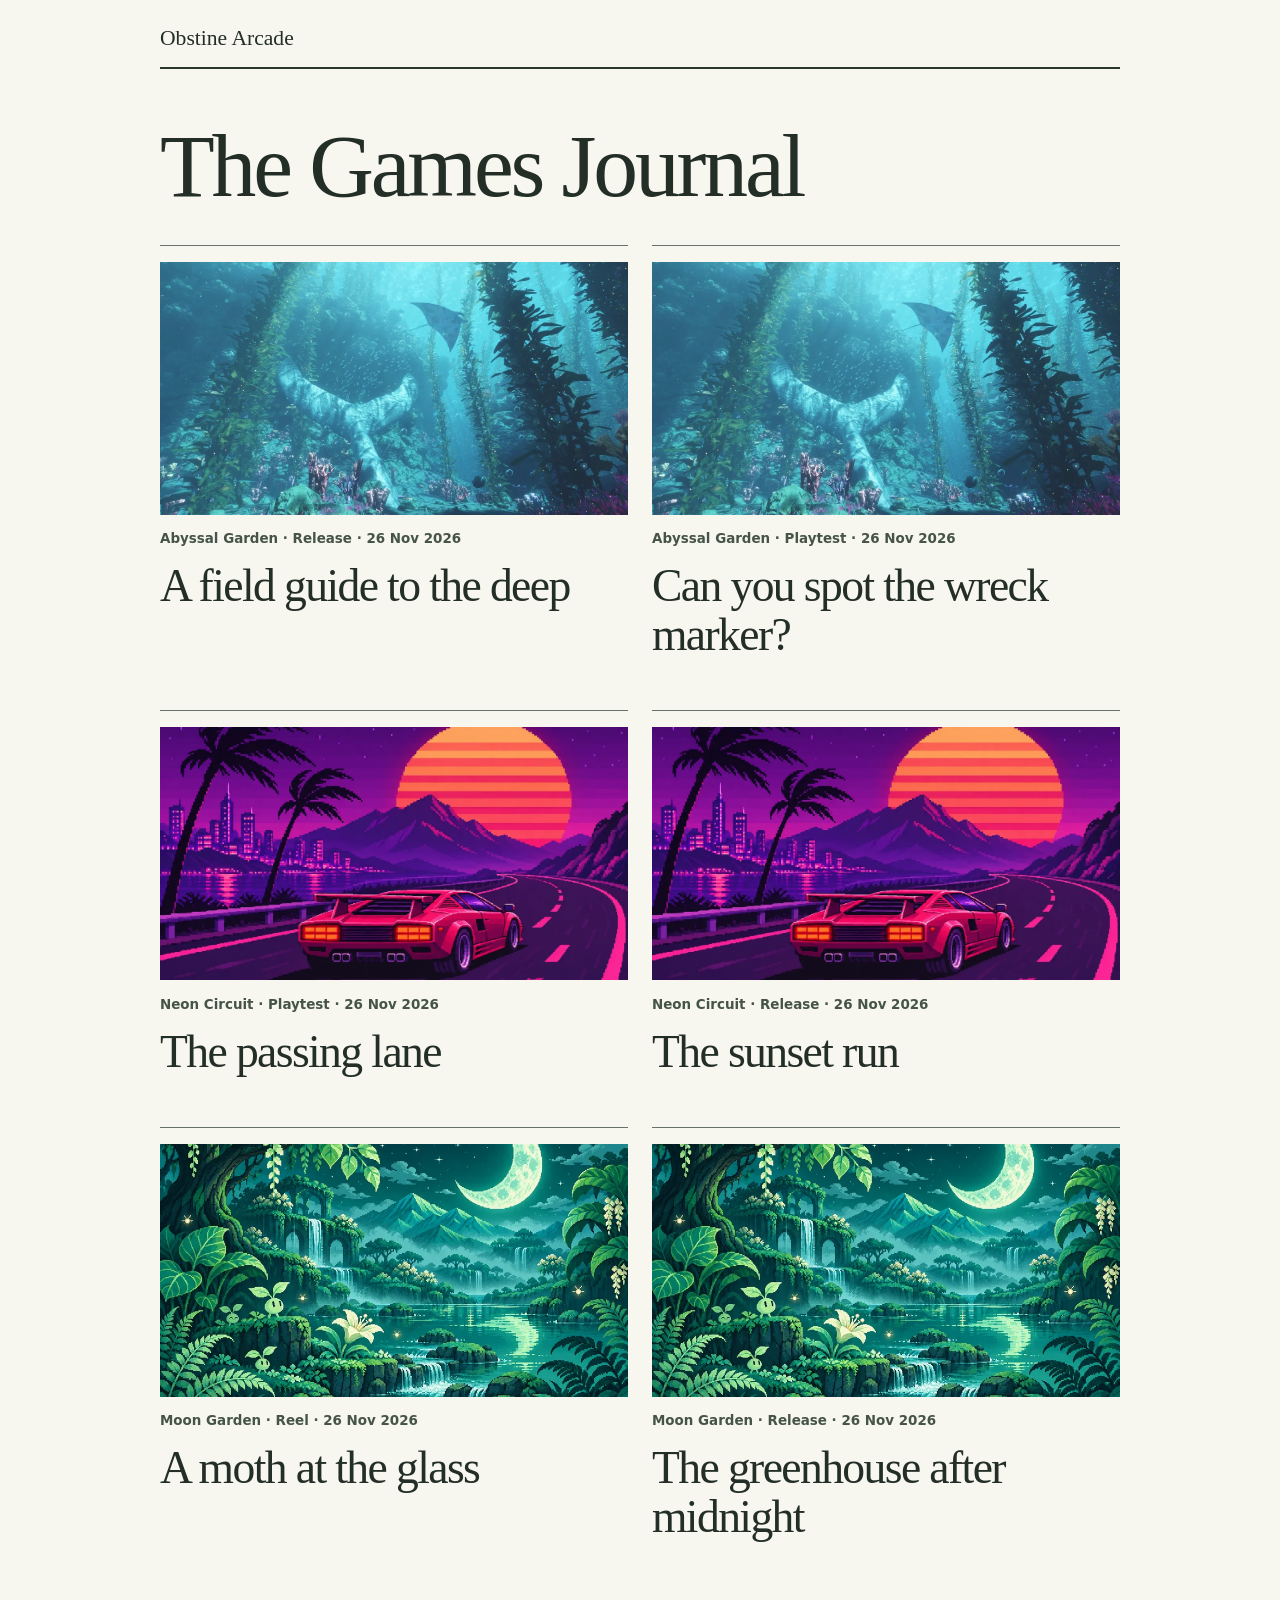
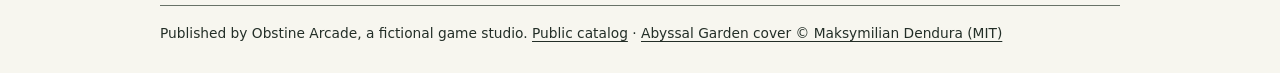
==== index.html @ 7e859b78 "Publish the current Obstine Arcade journal" ====
<!doctype html>
<html lang="en"><head><meta charset="utf-8"><meta name="viewport" content="width=device-width, initial-scale=1">
<title>The Games Journal · Obstine Arcade</title><link rel="canonical" href="https://sfiziorosso-hub.github.io/obstine-arcade-journal/">
<link rel="stylesheet" href="./journal.css"></head><body>
<header><a class="brand" href="./">Obstine Arcade</a></header><main><h1>The Games Journal</h1><div class="deck"><article class="card"><a href="e/3f59d69d6ad1407e3b682bf5cadc42de/"><img src="art/abyssal-garden.webp" alt=""><p class="meta">Abyssal Garden · Release · <time datetime="2026-11-26T16:17:06.842000+00:00">26 Nov 2026</time></p><h2>A field guide to the deep</h2></a></article><article class="card"><a href="e/9de60d2b587592c067b66acbc695ba52/"><img src="art/abyssal-garden.webp" alt=""><p class="meta">Abyssal Garden · Playtest · <time datetime="2026-11-26T16:17:06.835000+00:00">26 Nov 2026</time></p><h2>Can you spot the wreck marker?</h2></a></article><article class="card"><a href="e/161be117cb4a6f61bea2ae67dba95d9b/"><img src="art/neon-circuit.webp" alt=""><p class="meta">Neon Circuit · Playtest · <time datetime="2026-11-26T16:17:06.828000+00:00">26 Nov 2026</time></p><h2>The passing lane</h2></a></article><article class="card"><a href="e/3251ddd06c080e7737c9215211fdad17/"><img src="art/neon-circuit.webp" alt=""><p class="meta">Neon Circuit · Release · <time datetime="2026-11-26T16:17:06.820000+00:00">26 Nov 2026</time></p><h2>The sunset run</h2></a></article><article class="card"><a href="e/19d037f20367edaa69fe92656fde00ee/"><img src="art/moon-garden.webp" alt=""><p class="meta">Moon Garden · Reel · <time datetime="2026-11-26T16:17:06.812000+00:00">26 Nov 2026</time></p><h2>A moth at the glass</h2></a></article><article class="card"><a href="e/79cf21cc0d5c10f2c88e7258bc37a554/"><img src="art/moon-garden.webp" alt=""><p class="meta">Moon Garden · Release · <time datetime="2026-11-26T16:17:06.803000+00:00">26 Nov 2026</time></p><h2>The greenhouse after midnight</h2></a></article></div></main>
<footer>Published by Obstine Arcade, a fictional game studio. <a href="./catalog.json">Public catalog</a> ·
<a href="./art/abyssal-license.txt">Abyssal Garden cover © Maksymilian Dendura (MIT)</a></footer>
</body></html>
---- journal.css ----
:root{font-family:system-ui,sans-serif;color:#232e27;background:#f7f6ef;font-synthesis:none}
*{box-sizing:border-box}body{margin:0}a{color:inherit;text-underline-offset:.22em}a:focus-visible{outline:3px solid #956200;outline-offset:3px}
main,header,footer{width:min(100% - 36px,60rem);margin:auto}header{padding:26px 0 16px;border-bottom:2px solid #26392b;font-weight:bold}
header a{text-decoration:none}.brand{font-family:Georgia,serif;font-weight:normal;font-size:1.35rem}
h1,h2{font-family:Georgia,"Times New Roman",serif;font-weight:500;line-height:1.07;letter-spacing:-.035em}
h1{font-size:clamp(3rem,7vw,5.6rem);margin:.55em 0 .34em}h2{font-size:clamp(1.75rem,4vw,2.85rem);margin:.28em 0 .4em}
.deck{display:grid;grid-template-columns:repeat(2,minmax(0,1fr));gap:32px 24px}
article.card{border-top:1px solid #687268;padding-top:16px}
.card img,.feature img{width:100%;object-fit:cover;aspect-ratio:1.85;display:block;background:#233e38}
.card a{display:block;text-decoration:none}.card a:hover h2{text-decoration:underline}
.meta{color:#455446;font-size:.84rem;font-weight:600;margin:1.1em 0 .35em}
.feature{max-width:46rem;margin:0 auto}.feature h1{font-size:clamp(2.7rem,6vw,4.8rem)}
.body{font:1.25rem/1.58 Georgia,serif;white-space:pre-wrap;overflow-wrap:anywhere}.card p{line-height:1.5}
footer{border-top:1px solid #687268;padding:19px 0 32px;margin-top:45px;font-size:.86rem}
@media(max-width:610px){.deck{grid-template-columns:1fr;gap:22px}header{padding-top:19px}}
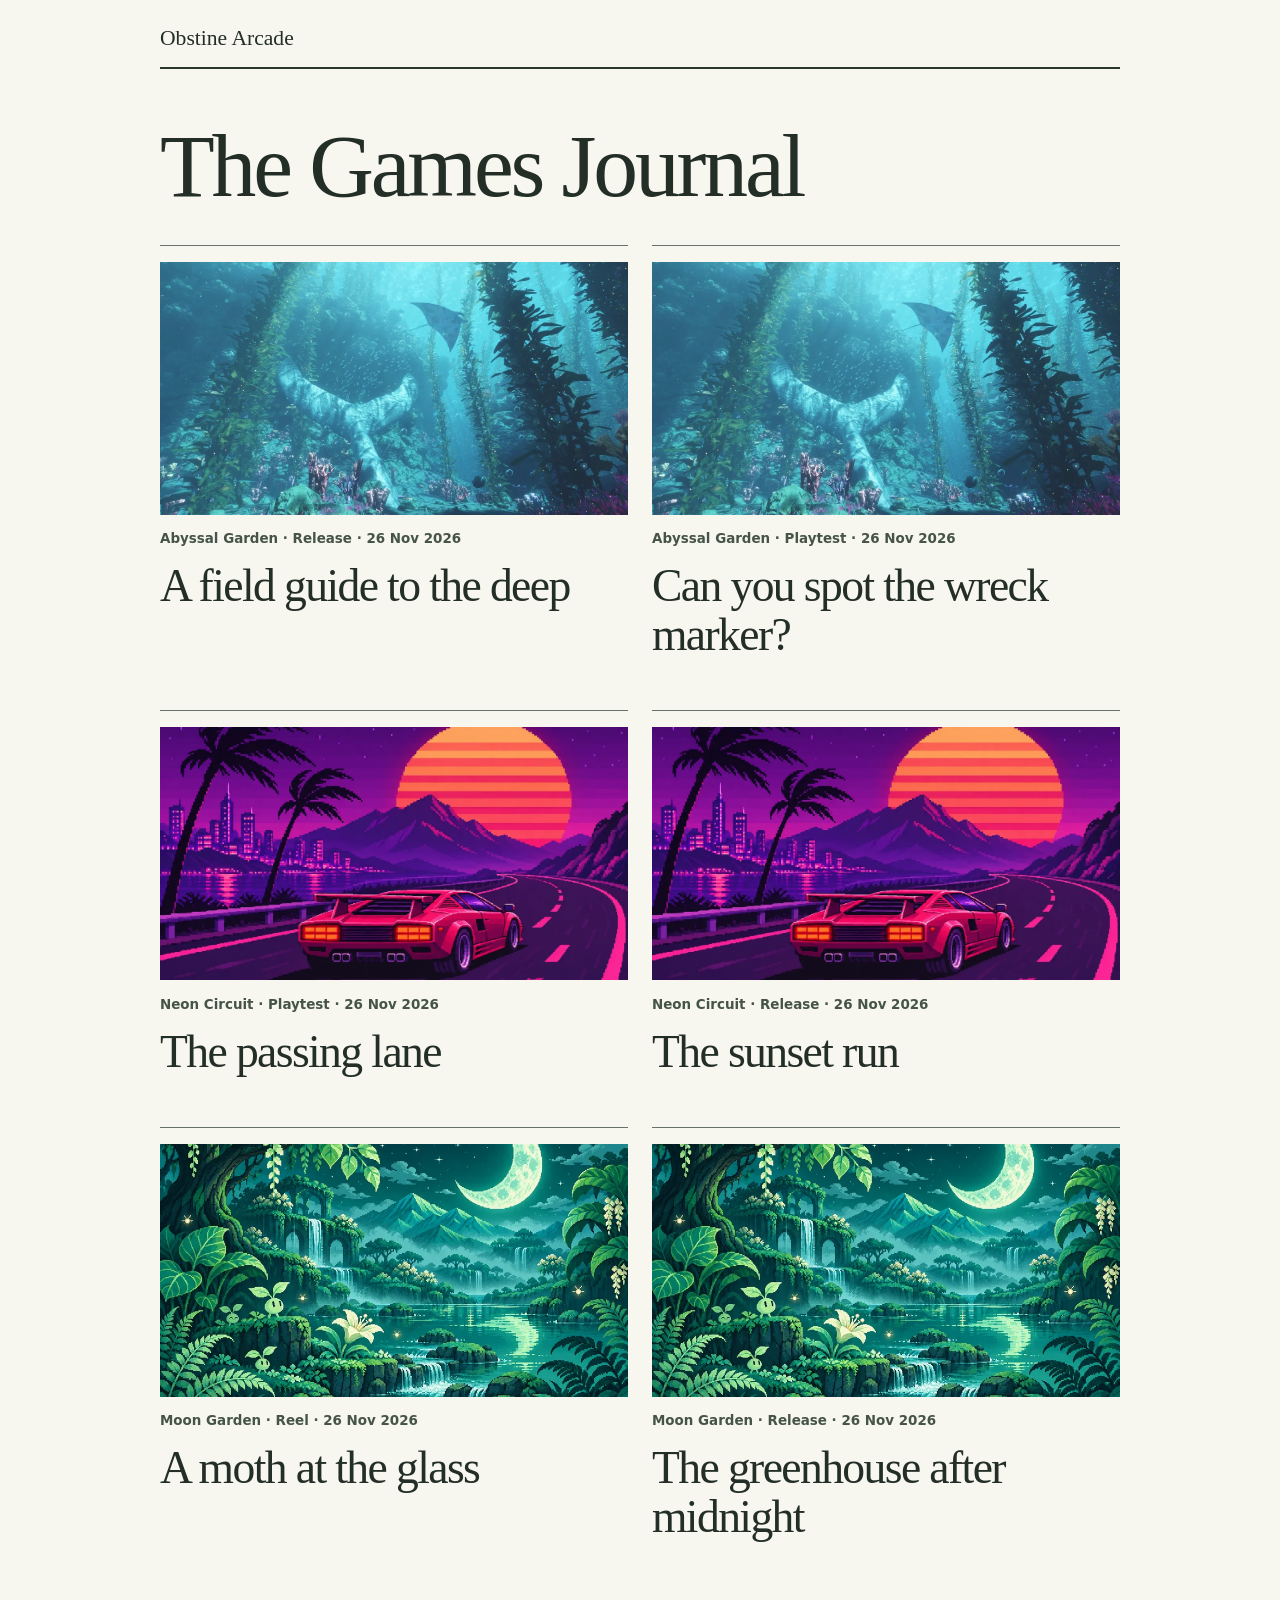
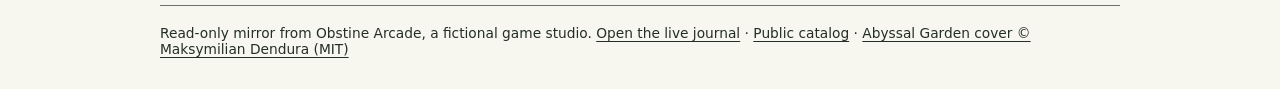
==== commit e4e44db7: "Publish the current Obstine Arcade journal" ====
--- a/index.html
+++ b/index.html
@@ -1,8 +1,9 @@
 <!doctype html>
 <html lang="en"><head><meta charset="utf-8"><meta name="viewport" content="width=device-width, initial-scale=1">
-<title>The Games Journal · Obstine Arcade</title><link rel="canonical" href="https://sfiziorosso-hub.github.io/obstine-arcade-journal/">
+<title>The Games Journal · Obstine Arcade</title><link rel="canonical" href="https://arcade-journal.obstine.com/">
 <link rel="stylesheet" href="./journal.css"></head><body>
 <header><a class="brand" href="./">Obstine Arcade</a></header><main><h1>The Games Journal</h1><div class="deck"><article class="card"><a href="e/3f59d69d6ad1407e3b682bf5cadc42de/"><img src="art/abyssal-garden.webp" alt=""><p class="meta">Abyssal Garden · Release · <time datetime="2026-11-26T16:17:06.842000+00:00">26 Nov 2026</time></p><h2>A field guide to the deep</h2></a></article><article class="card"><a href="e/9de60d2b587592c067b66acbc695ba52/"><img src="art/abyssal-garden.webp" alt=""><p class="meta">Abyssal Garden · Playtest · <time datetime="2026-11-26T16:17:06.835000+00:00">26 Nov 2026</time></p><h2>Can you spot the wreck marker?</h2></a></article><article class="card"><a href="e/161be117cb4a6f61bea2ae67dba95d9b/"><img src="art/neon-circuit.webp" alt=""><p class="meta">Neon Circuit · Playtest · <time datetime="2026-11-26T16:17:06.828000+00:00">26 Nov 2026</time></p><h2>The passing lane</h2></a></article><article class="card"><a href="e/3251ddd06c080e7737c9215211fdad17/"><img src="art/neon-circuit.webp" alt=""><p class="meta">Neon Circuit · Release · <time datetime="2026-11-26T16:17:06.820000+00:00">26 Nov 2026</time></p><h2>The sunset run</h2></a></article><article class="card"><a href="e/19d037f20367edaa69fe92656fde00ee/"><img src="art/moon-garden.webp" alt=""><p class="meta">Moon Garden · Reel · <time datetime="2026-11-26T16:17:06.812000+00:00">26 Nov 2026</time></p><h2>A moth at the glass</h2></a></article><article class="card"><a href="e/79cf21cc0d5c10f2c88e7258bc37a554/"><img src="art/moon-garden.webp" alt=""><p class="meta">Moon Garden · Release · <time datetime="2026-11-26T16:17:06.803000+00:00">26 Nov 2026</time></p><h2>The greenhouse after midnight</h2></a></article></div></main>
-<footer>Published by Obstine Arcade, a fictional game studio. <a href="./catalog.json">Public catalog</a> ·
+<footer>Read-only mirror from Obstine Arcade, a fictional game studio. <a href="https://arcade-journal.obstine.com/">Open the live journal</a> ·
+<a href="./catalog.json">Public catalog</a> ·
 <a href="./art/abyssal-license.txt">Abyssal Garden cover © Maksymilian Dendura (MIT)</a></footer>
 </body></html>
